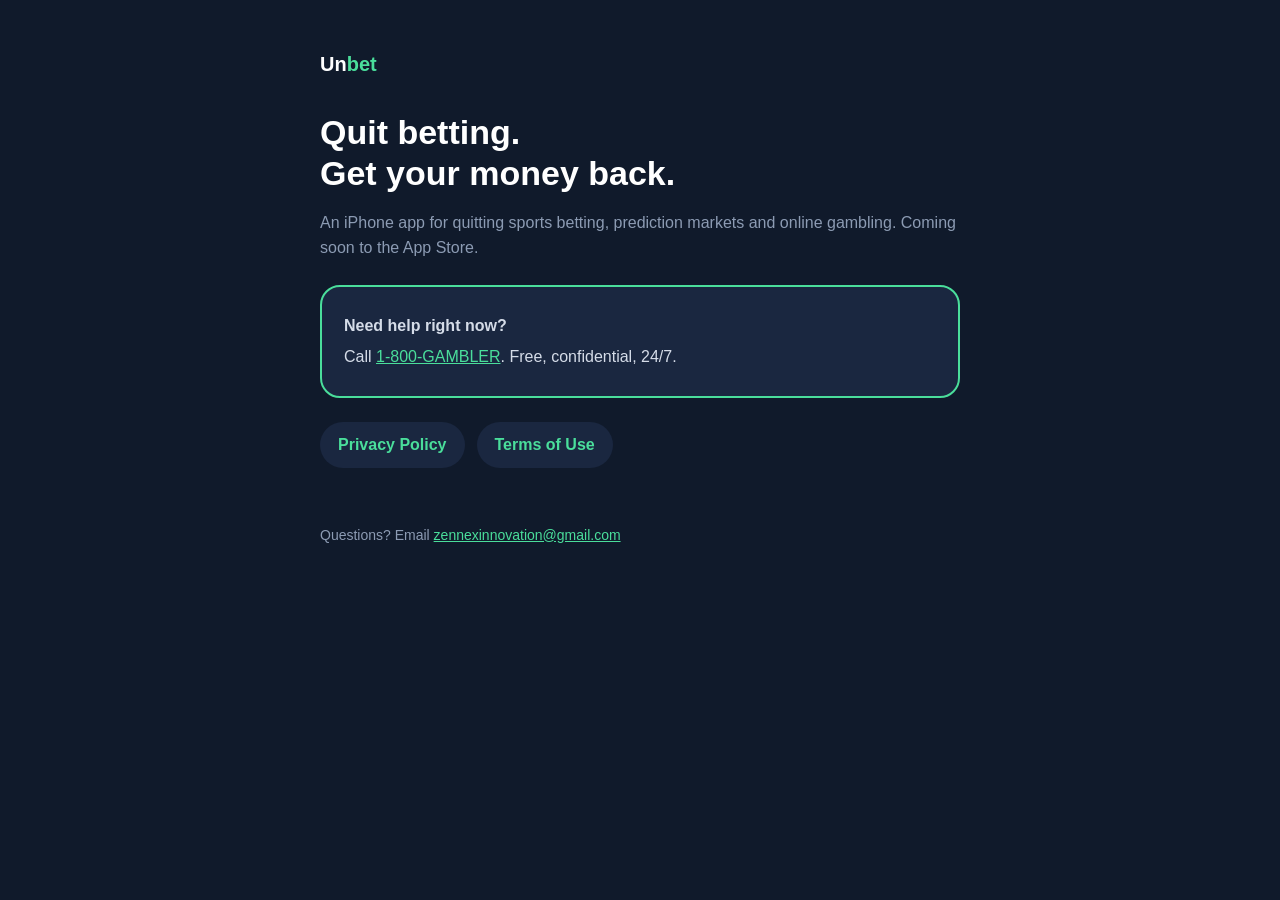
==== index.html @ 54be4bcb "Unbet site: home, privacy, terms" ====
<!doctype html>
<html lang="en">
<head>
  <meta charset="utf-8">
  <meta name="viewport" content="width=device-width, initial-scale=1">
  <title>Unbet</title>
  <meta name="description" content="Quit betting. Get your money back.">
  <link rel="stylesheet" href="style.css">
</head>
<body>
<main>
  <a class="brand" href="./">Un<span>bet</span></a>
  <h1>Quit betting.<br>Get your money back.</h1>
  <p class="muted">An iPhone app for quitting sports betting, prediction markets and online gambling. Coming soon to the App Store.</p>

  <div class="card help">
    <p><strong>Need help right now?</strong></p>
    <p>Call <a href="tel:18005224700">1-800-GAMBLER</a>. Free, confidential, 24/7.</p>
  </div>

  <nav class="links">
    <a href="privacy.html">Privacy Policy</a>
    <a href="terms.html">Terms of Use</a>
  </nav>

  <footer>Questions? Email <a href="mailto:zennexinnovation@gmail.com">zennexinnovation@gmail.com</a></footer>
</main>
</body>
</html>
---- style.css ----
/* Unbet site: same calm night look as the app */
:root {
  --night: #101A2B;
  --surface: #1A2740;
  --muted: #8C9BB3;
  --money: #4ADE9B;
  --text: #FFFFFF;
}

* { box-sizing: border-box; }

body {
  margin: 0;
  background: var(--night);
  color: var(--text);
  font-family: ui-rounded, "SF Pro Rounded", -apple-system, BlinkMacSystemFont, "Segoe UI", sans-serif;
  line-height: 1.6;
  -webkit-text-size-adjust: 100%;
}

main {
  max-width: 680px;
  margin: 0 auto;
  padding: 48px 20px 64px;
}

a { color: var(--money); }

.brand {
  display: inline-block;
  font-weight: 800;
  font-size: 20px;
  color: var(--text);
  text-decoration: none;
  margin-bottom: 32px;
}
.brand span { color: var(--money); }

h1 { font-size: 34px; line-height: 1.2; margin: 0 0 8px; }
h2 { font-size: 21px; margin: 36px 0 8px; }
p, li { color: #D5DCE8; }
.muted { color: var(--muted); }

.card {
  background: var(--surface);
  border-radius: 20px;
  padding: 20px 22px;
  margin: 24px 0;
}
.card p { margin: 6px 0; }

.help {
  border: 2px solid var(--money);
}

nav.links { display: flex; flex-wrap: wrap; gap: 12px; margin-top: 24px; }
nav.links a {
  background: var(--surface);
  border-radius: 999px;
  padding: 10px 18px;
  text-decoration: none;
  font-weight: 700;
}

footer {
  margin-top: 56px;
  font-size: 14px;
  color: var(--muted);
}
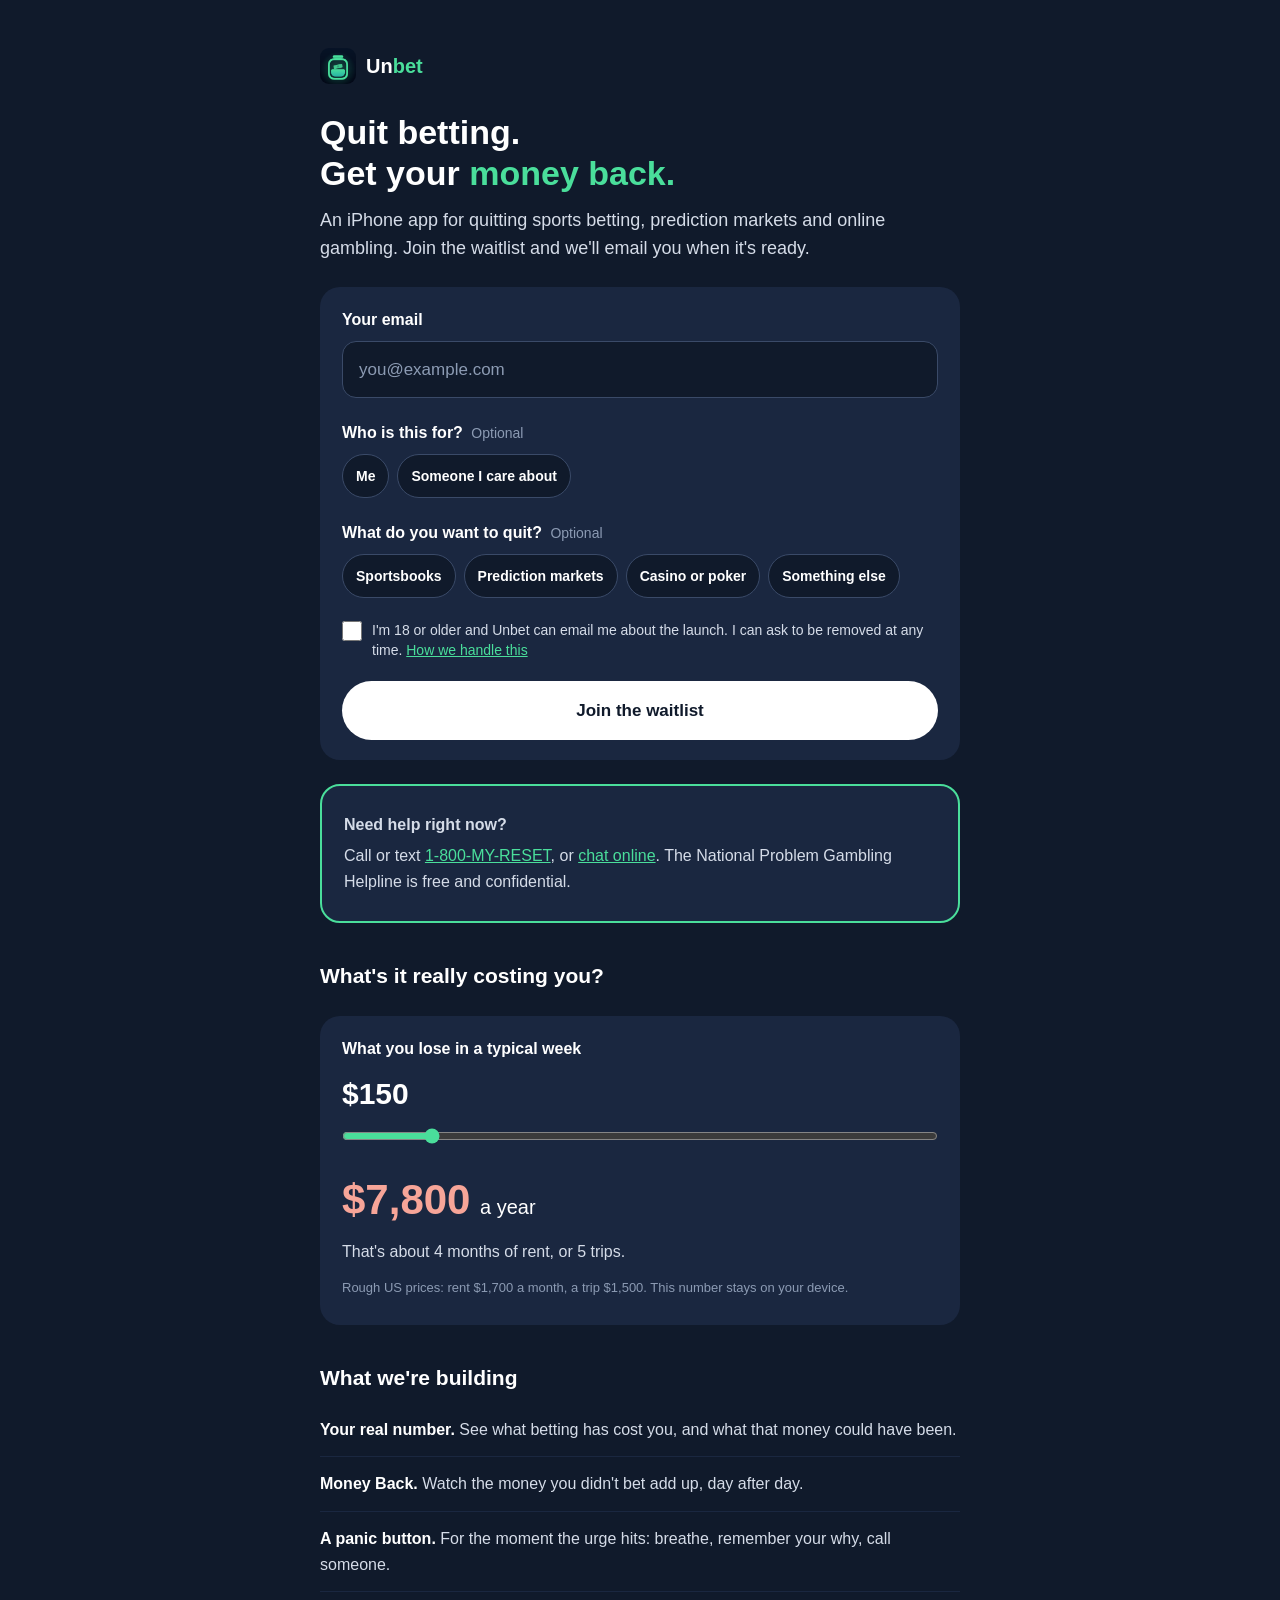
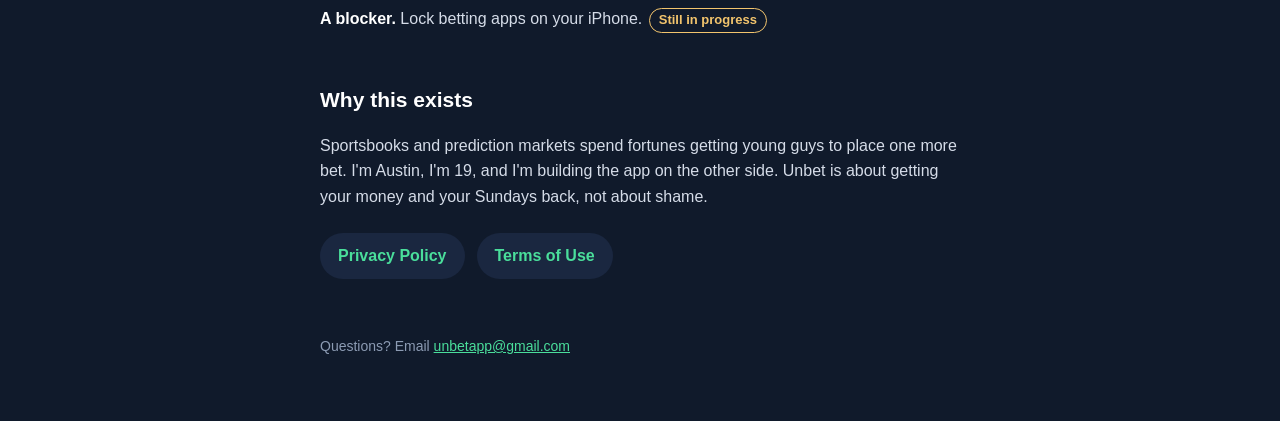
==== commit 8284c89c: "Add waitlist landing page" ====
--- a/index.html
+++ b/index.html
@@ -3,27 +3,106 @@
 <head>
   <meta charset="utf-8">
   <meta name="viewport" content="width=device-width, initial-scale=1">
-  <title>Unbet</title>
-  <meta name="description" content="Quit betting. Get your money back.">
+  <meta http-equiv="Content-Security-Policy" content="default-src 'self'; connect-src https://*.supabase.co; base-uri 'none'; form-action 'none'">
+  <title>Unbet: Quit betting. Get your money back.</title>
+  <meta name="description" content="An iPhone app for quitting sports betting, prediction markets and online gambling. Join the waitlist.">
+  <meta property="og:title" content="Unbet: Quit betting. Get your money back.">
+  <meta property="og:description" content="An iPhone app for quitting sports betting, prediction markets and online gambling. Join the waitlist.">
+  <meta property="og:image" content="https://austinren-cloud.github.io/unbet-site/icon.png">
+  <link rel="icon" href="icon.png">
+  <link rel="apple-touch-icon" href="icon.png">
   <link rel="stylesheet" href="style.css">
 </head>
 <body>
 <main>
-  <a class="brand" href="./">Un<span>bet</span></a>
-  <h1>Quit betting.<br>Get your money back.</h1>
-  <p class="muted">An iPhone app for quitting sports betting, prediction markets and online gambling. Coming soon to the App Store.</p>
+  <a class="brand brand-logo" href="./"><img src="icon.png" alt="" width="36" height="36">Un<span>bet</span></a>
+  <h1>Quit betting.<br>Get your <em>money back.</em></h1>
+  <p class="lead">An iPhone app for quitting sports betting, prediction markets and online gambling. Join the waitlist and we'll email you when it's ready.</p>
 
-  <div class="card help">
+  <section class="card signup" id="signup">
+    <form id="waitlist-form" novalidate>
+      <label class="field-label" for="email">Your email</label>
+      <input id="email" name="email" type="email" autocomplete="email" inputmode="email" maxlength="254" placeholder="you@example.com" required>
+
+      <!-- A trap for spam bots: people never see this field, and bots tend to fill it in -->
+      <div class="trap" aria-hidden="true">
+        <label for="website">Leave this empty</label>
+        <input id="website" name="website" type="text" tabindex="-1" autocomplete="off">
+      </div>
+
+      <fieldset>
+        <legend>Who is this for? <span>Optional</span></legend>
+        <div class="chips">
+          <label class="chip"><input type="radio" name="signing_up_for" value="me"><span>Me</span></label>
+          <label class="chip"><input type="radio" name="signing_up_for" value="someone_else"><span>Someone I care about</span></label>
+        </div>
+      </fieldset>
+
+      <fieldset>
+        <legend>What do you want to quit? <span>Optional</span></legend>
+        <div class="chips">
+          <label class="chip"><input type="checkbox" name="betting_types" value="sportsbooks"><span>Sportsbooks</span></label>
+          <label class="chip"><input type="checkbox" name="betting_types" value="prediction_markets"><span>Prediction markets</span></label>
+          <label class="chip"><input type="checkbox" name="betting_types" value="casino_poker"><span>Casino or poker</span></label>
+          <label class="chip"><input type="checkbox" name="betting_types" value="other"><span>Something else</span></label>
+        </div>
+      </fieldset>
+
+      <label class="consent">
+        <input id="consent" type="checkbox" required>
+        <span>I'm 18 or older and Unbet can email me about the launch. I can ask to be removed at any time. <a href="privacy.html#waitlist">How we handle this</a></span>
+      </label>
+
+      <button id="submit" type="submit">Join the waitlist</button>
+      <p class="form-message" id="form-message" role="alert"></p>
+    </form>
+
+    <div class="success" id="success" tabindex="-1" hidden>
+      <h2>You're on the list.</h2>
+      <p>We'll email you when Unbet is ready. You don't have to wait until then to get support: the helpline below is free, any time.</p>
+    </div>
+  </section>
+
+  <section class="card help">
     <p><strong>Need help right now?</strong></p>
-    <p>Call <a href="tel:18005224700">1-800-GAMBLER</a>. Free, confidential, 24/7.</p>
-  </div>
+    <p>Call or text <a href="tel:18006973738">1-800-MY-RESET</a>, or <a href="https://www.ncpgambling.org/help-treatment/chat/" rel="noopener">chat online</a>. The National Problem Gambling Helpline is free and confidential.</p>
+  </section>
+
+  <section>
+    <h2>What's it really costing you?</h2>
+    <div class="card calculator">
+      <label class="field-label" for="weekly">What you lose in a typical week</label>
+      <output class="weekly-value" id="weekly-value" for="weekly">$150</output>
+      <input id="weekly" type="range" min="10" max="1000" step="10" value="150">
+      <p class="year-total"><strong id="year-value">$7,800</strong> a year</p>
+      <p id="could-buy">That's about 4 months of rent, or 5 trips.</p>
+      <p class="fine">Rough US prices: rent $1,700 a month, a trip $1,500. This number stays on your device.</p>
+    </div>
+  </section>
+
+  <section>
+    <h2>What we're building</h2>
+    <ul class="features">
+      <li><strong>Your real number.</strong> See what betting has cost you, and what that money could have been.</li>
+      <li><strong>Money Back.</strong> Watch the money you didn't bet add up, day after day.</li>
+      <li><strong>A panic button.</strong> For the moment the urge hits: breathe, remember your why, call someone.</li>
+      <li><strong>A blocker.</strong> Lock betting apps on your iPhone. <span class="status">Still in progress</span></li>
+    </ul>
+  </section>
+
+  <section class="founder">
+    <h2>Why this exists</h2>
+    <p>Sportsbooks and prediction markets spend fortunes getting young guys to place one more bet. I'm Austin, I'm 19, and I'm building the app on the other side. Unbet is about getting your money and your Sundays back, not about shame.</p>
+  </section>
 
   <nav class="links">
     <a href="privacy.html">Privacy Policy</a>
     <a href="terms.html">Terms of Use</a>
   </nav>
 
-  <footer>Questions? Email <a href="mailto:zennexinnovation@gmail.com">zennexinnovation@gmail.com</a></footer>
+  <footer>Questions? Email <a href="mailto:unbetapp@gmail.com">unbetapp@gmail.com</a></footer>
 </main>
+<script src="config.js"></script>
+<script src="waitlist.js"></script>
 </body>
 </html>
--- a/style.css
+++ b/style.css
@@ -67,3 +67,114 @@
   font-size: 14px;
   color: var(--muted);
 }
+
+/* Waitlist landing page */
+@media (max-width: 420px) {
+  h1 { font-size: 30px; }
+  .signup { padding: 20px 18px; }
+}
+legend { padding: 0; }
+.brand-logo { display: inline-flex; align-items: center; margin-bottom: 28px; }
+.brand-logo img { border-radius: 9px; margin-right: 10px; }
+
+h1 em { color: var(--money); font-style: normal; }
+.lead { font-size: 18px; margin: 12px 0 0; }
+
+.field-label, legend { display: block; font-weight: 700; color: var(--text); margin-bottom: 8px; }
+legend span { color: var(--muted); font-weight: 500; font-size: 14px; margin-left: 4px; }
+
+input[type="email"] {
+  width: 100%;
+  padding: 14px 16px;
+  font: inherit;
+  font-size: 17px; /* 16px or more stops iPhones zooming in on tap */
+  color: var(--text);
+  background: var(--night);
+  border: 1.5px solid #3A4A68;
+  border-radius: 14px;
+}
+input[type="email"]::placeholder { color: var(--muted); }
+
+input:focus-visible, button:focus-visible, a:focus-visible {
+  outline: 3px solid var(--money);
+  outline-offset: 2px;
+}
+
+/* Spam trap: moved off screen so people never see it */
+.trap { position: absolute; left: -9999px; }
+
+fieldset { border: 0; margin: 22px 0 0; padding: 0; }
+.chips { display: flex; flex-wrap: wrap; gap: 8px; }
+.chip { cursor: pointer; }
+.chip input { position: absolute; opacity: 0; }
+.chip span {
+  display: block;
+  padding: 10px 13px;
+  border-radius: 999px;
+  background: var(--night);
+  border: 1.5px solid #3A4A68;
+  color: var(--text);
+  font-size: 14px;
+  font-weight: 600;
+}
+.chip input:checked + span {
+  background: var(--money);
+  border-color: var(--money);
+  color: var(--night);
+}
+.chip input:focus-visible + span { outline: 3px solid var(--money); outline-offset: 2px; }
+
+.consent {
+  display: flex;
+  gap: 10px;
+  align-items: flex-start;
+  margin-top: 22px;
+  font-size: 14px;
+  line-height: 1.45;
+  color: #D5DCE8;
+  cursor: pointer;
+}
+.consent input { width: 20px; height: 20px; flex: none; margin: 1px 0 0; accent-color: var(--money); }
+
+button {
+  width: 100%;
+  margin-top: 20px;
+  padding: 16px;
+  font: inherit;
+  font-size: 17px;
+  font-weight: 800;
+  color: var(--night);
+  background: #FFFFFF;
+  border: 0;
+  border-radius: 999px;
+  cursor: pointer;
+}
+button:disabled { opacity: 0.6; cursor: default; }
+
+.form-message { color: #F7A598; font-weight: 600; margin: 12px 0 0; }
+.form-message:empty { display: none; }
+
+.success h2 { margin: 0 0 8px; color: var(--money); }
+.success:focus { outline: none; }
+[hidden] { display: none !important; }
+
+.weekly-value { display: block; font-size: 30px; font-weight: 800; color: var(--text); }
+input[type="range"] { width: 100%; margin: 10px 0 16px; accent-color: var(--money); }
+.year-total { font-size: 20px; color: var(--text); }
+.year-total strong { font-size: 42px; font-weight: 800; color: #F7A598; margin-right: 4px; }
+.fine { font-size: 13px; color: var(--muted); margin-top: 14px !important; }
+
+.features { list-style: none; margin: 0; padding: 0; }
+.features li { padding: 14px 0; border-bottom: 1px solid var(--surface); }
+.features li:last-child { border-bottom: 0; }
+.features strong { color: var(--text); }
+.status {
+  display: inline-block;
+  margin-left: 2px;
+  padding: 1px 9px;
+  font-size: 13px;
+  font-weight: 700;
+  color: #F2C46D;
+  border: 1px solid #F2C46D;
+  border-radius: 999px;
+}
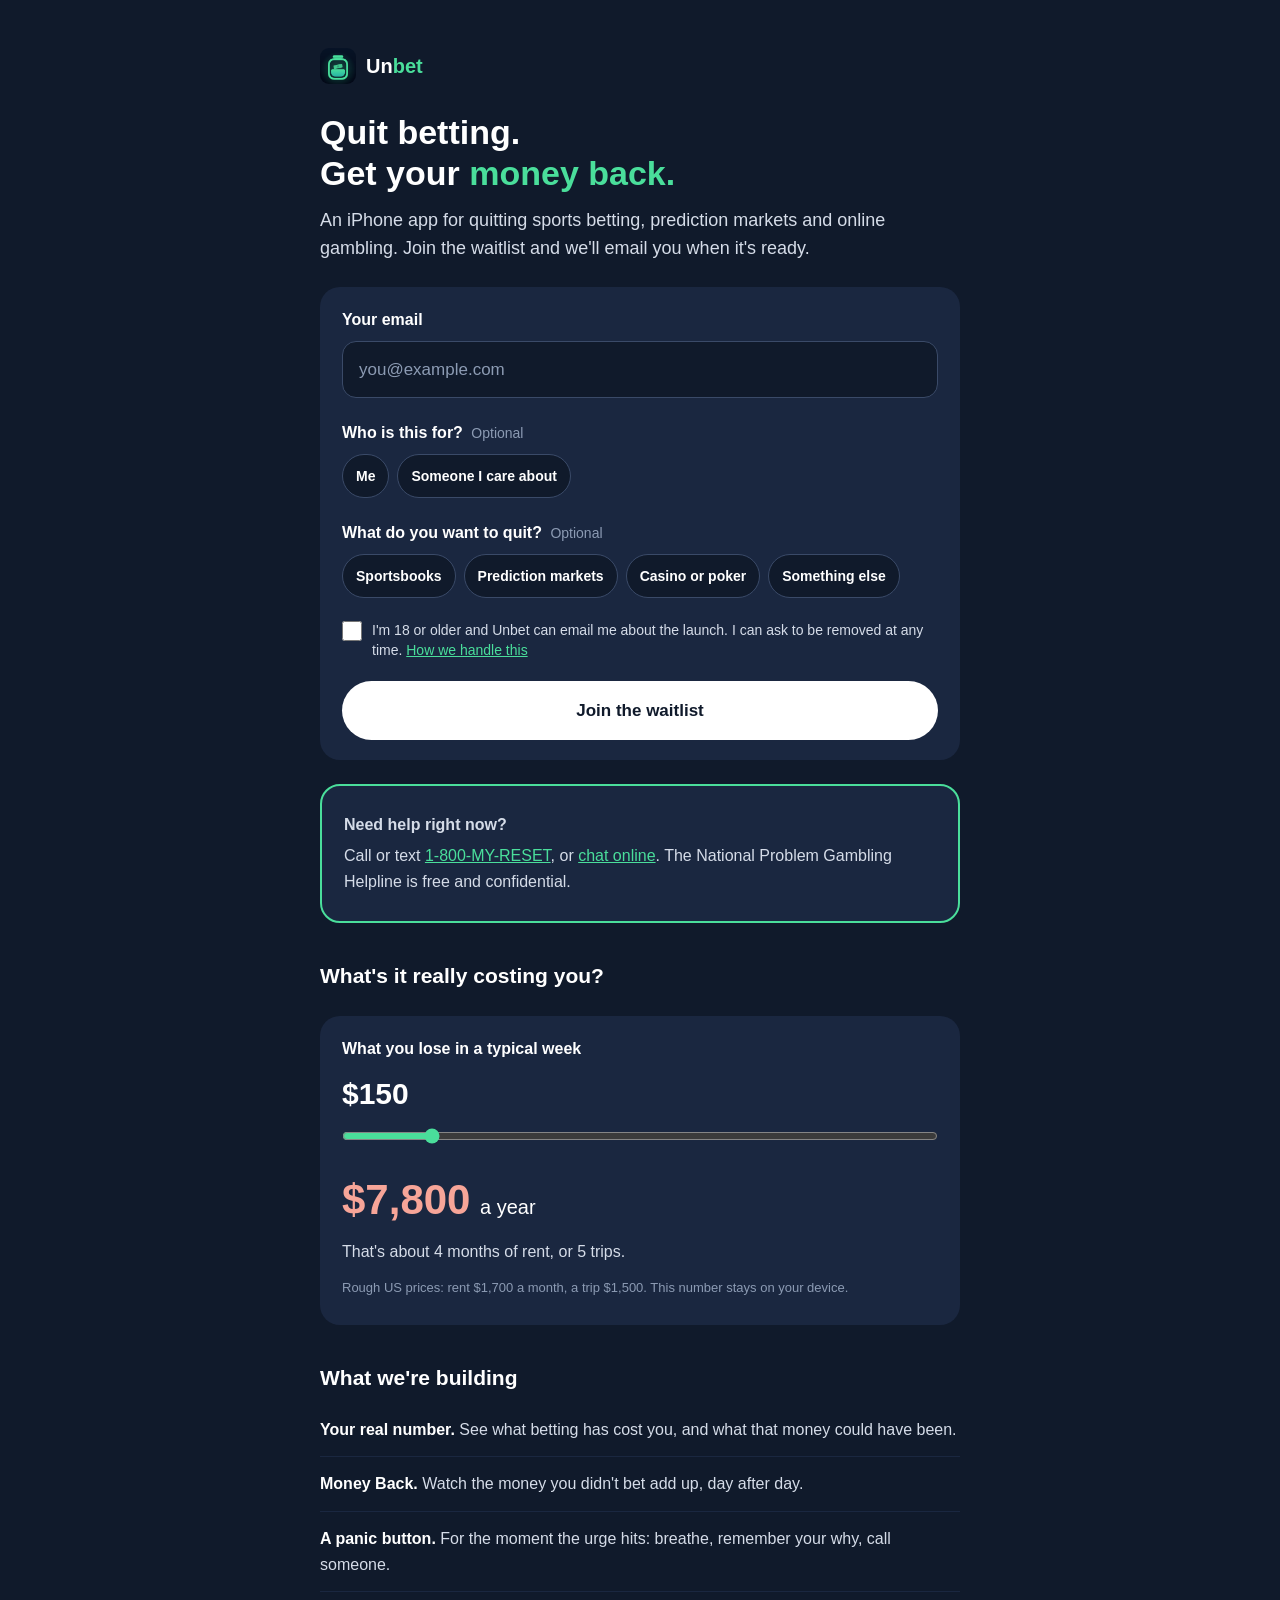
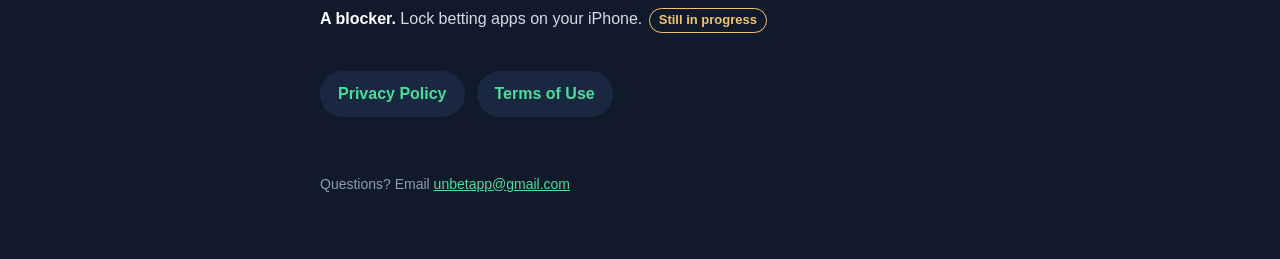
==== commit 6ff0fc6c: "Remove founder section" ====
--- a/index.html
+++ b/index.html
@@ -90,11 +90,6 @@
     </ul>
   </section>
 
-  <section class="founder">
-    <h2>Why this exists</h2>
-    <p>Sportsbooks and prediction markets spend fortunes getting young guys to place one more bet. I'm Austin, I'm 19, and I'm building the app on the other side. Unbet is about getting your money and your Sundays back, not about shame.</p>
-  </section>
-
   <nav class="links">
     <a href="privacy.html">Privacy Policy</a>
     <a href="terms.html">Terms of Use</a>
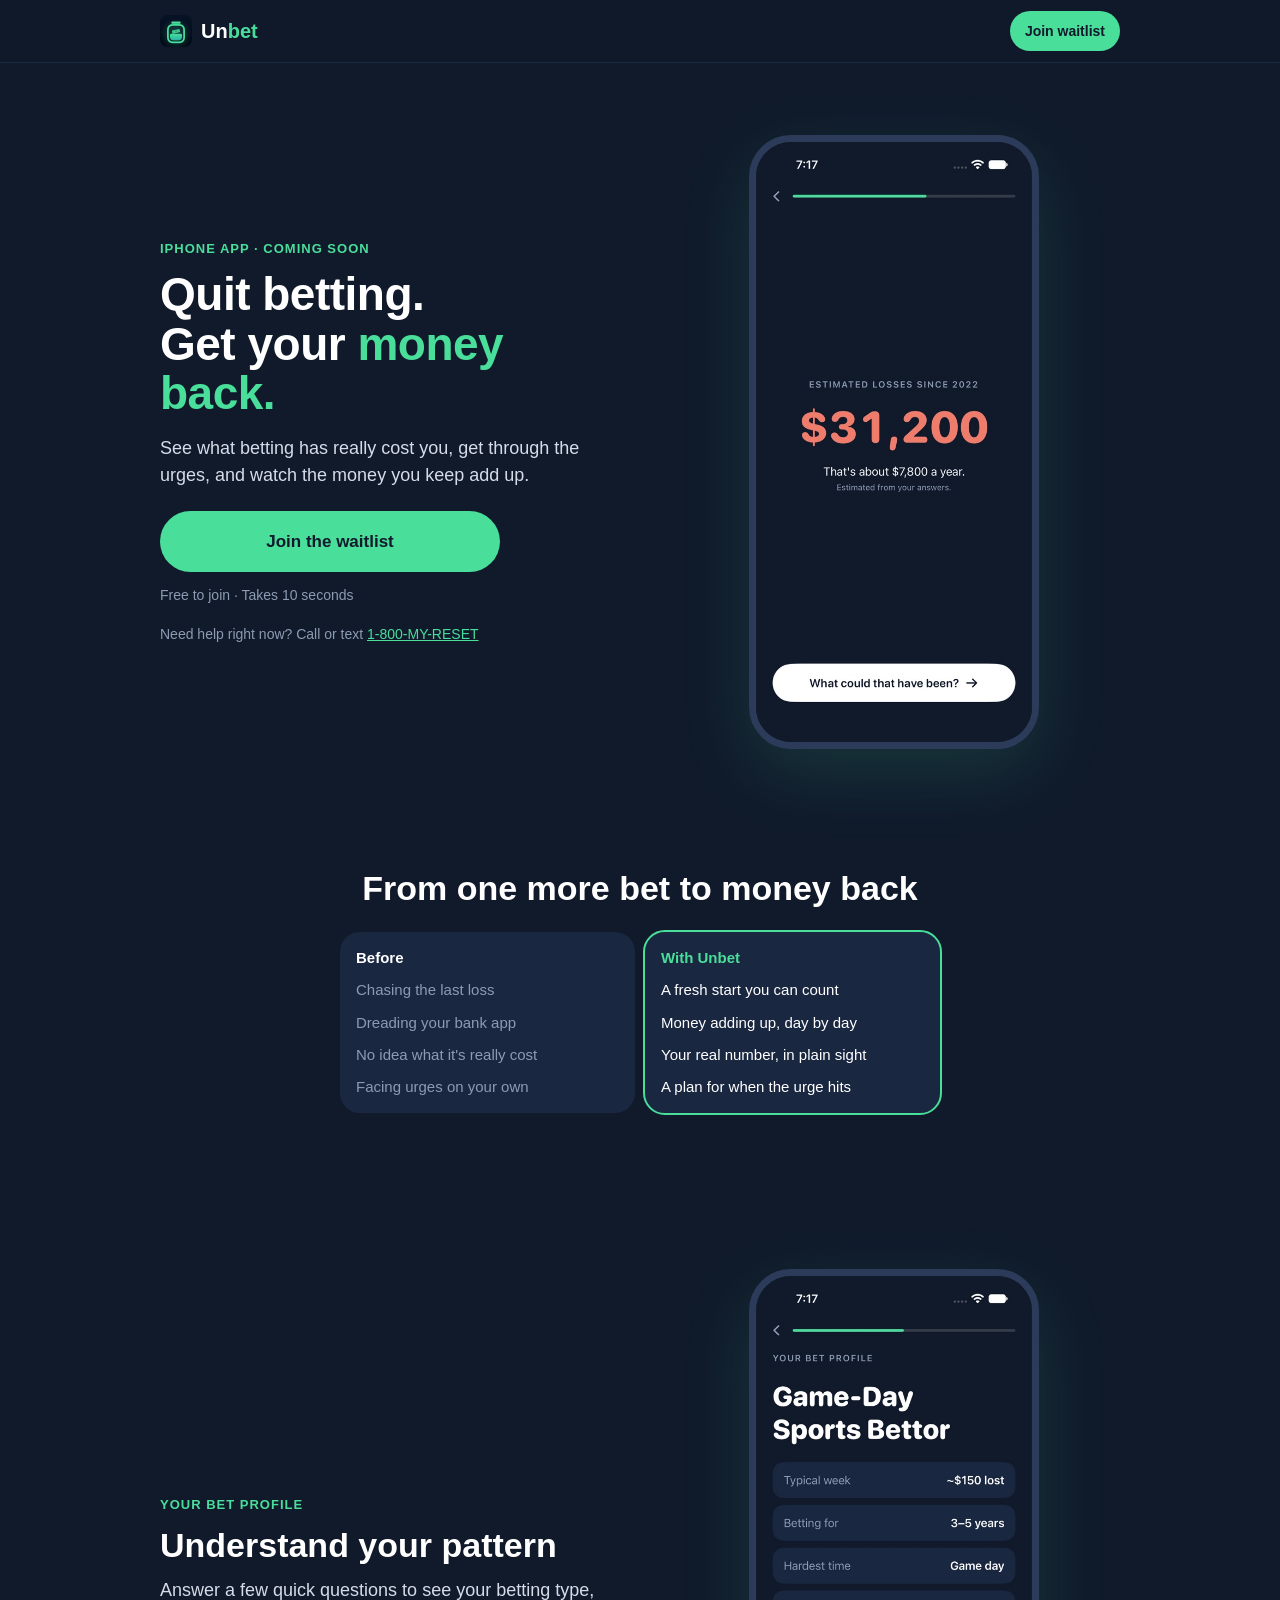
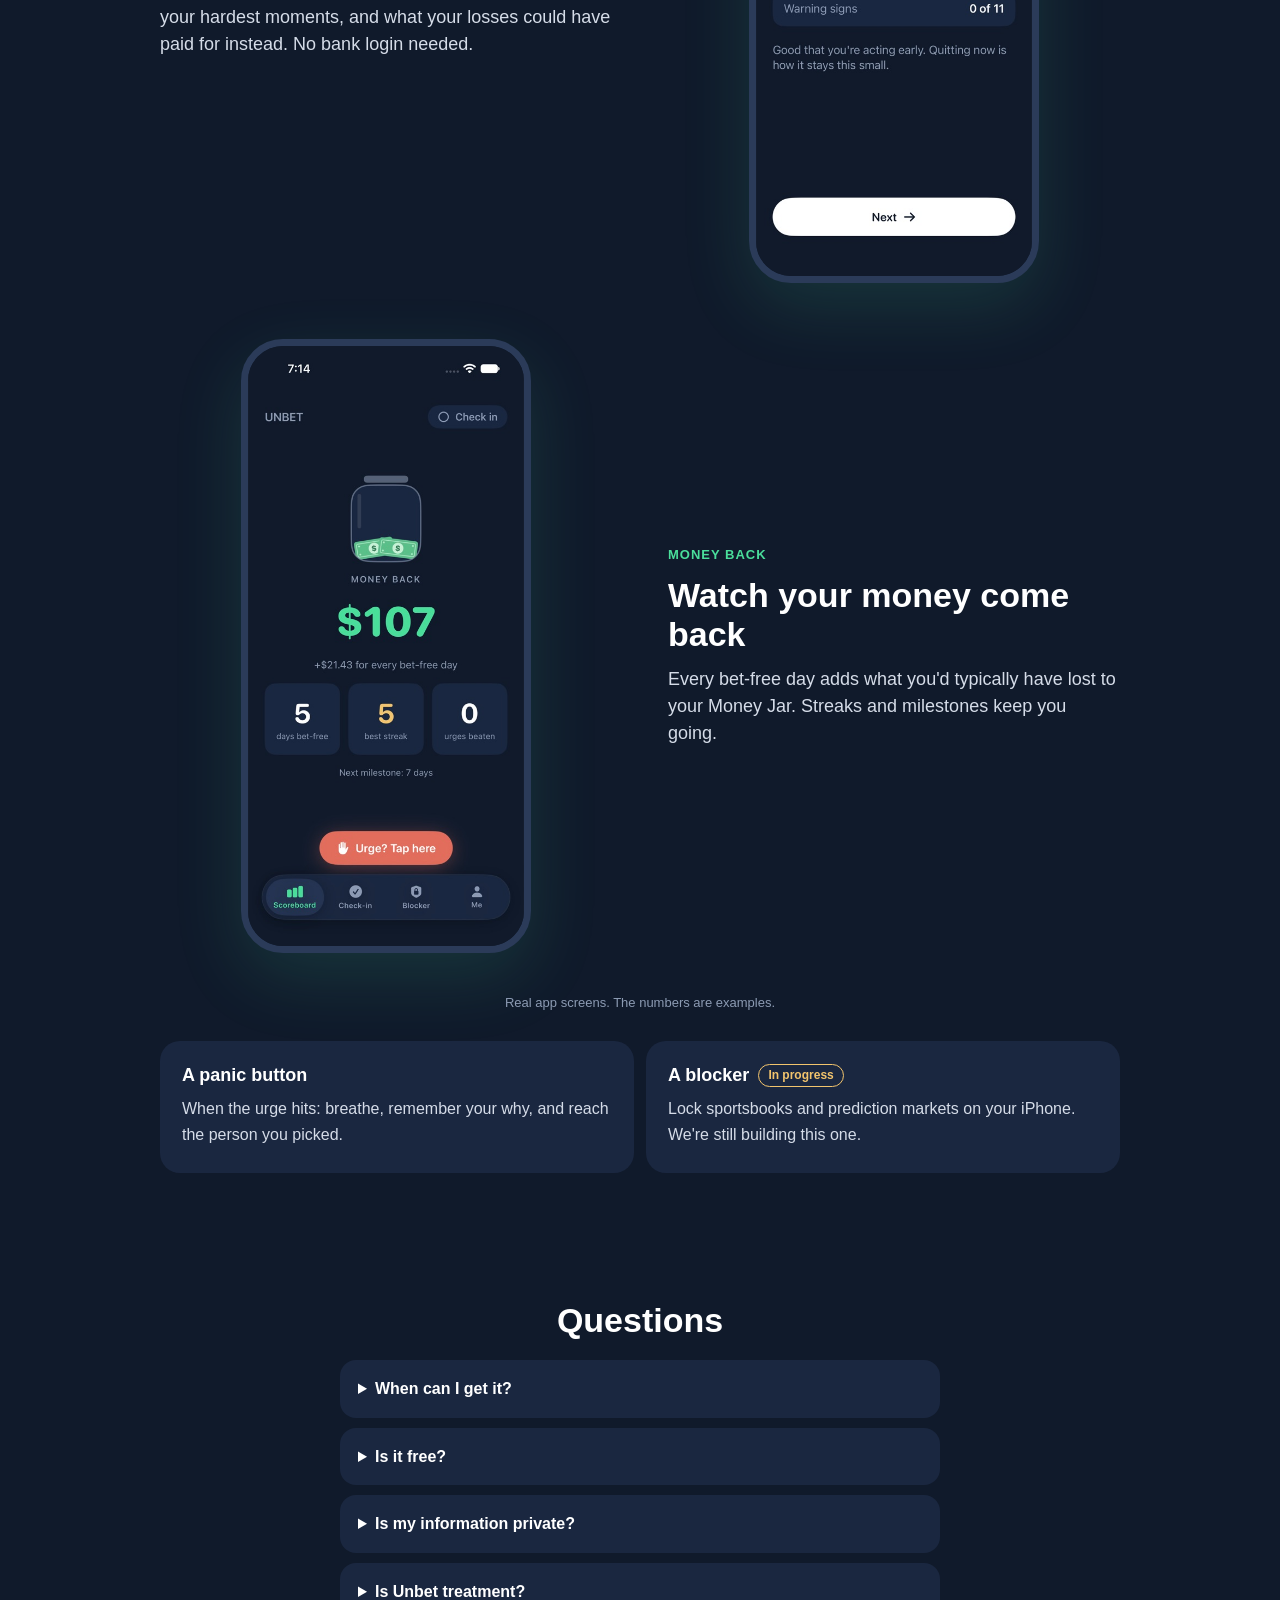
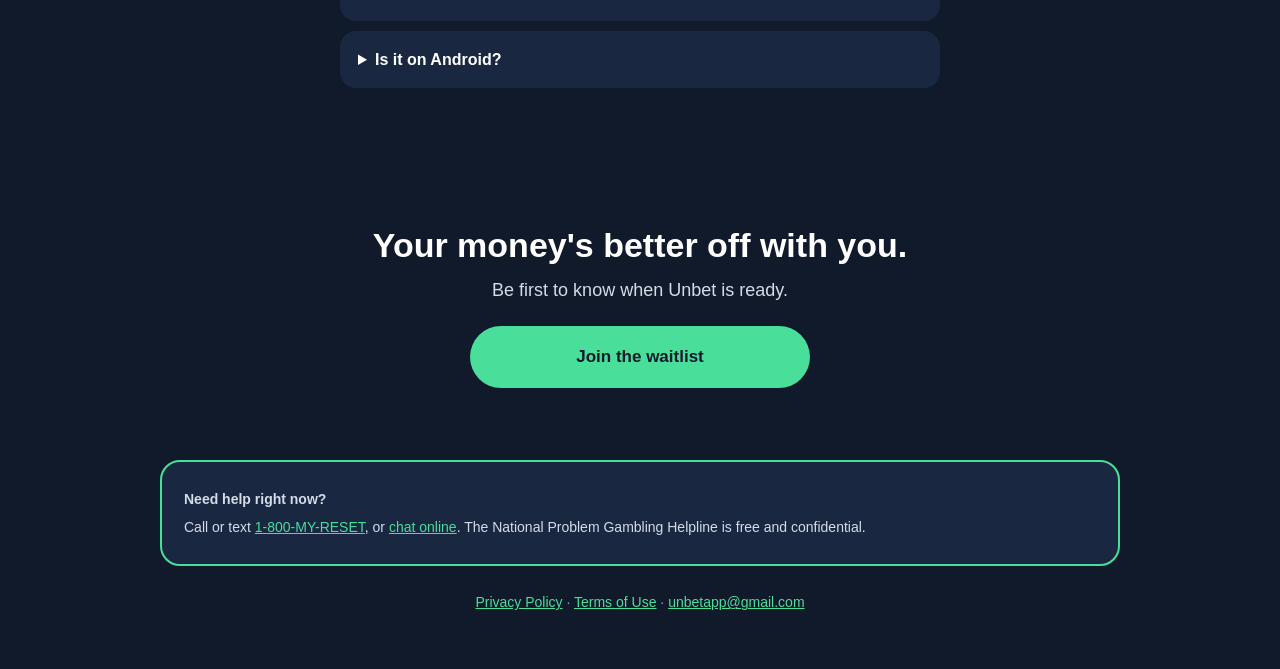
==== commit 21c254a7: "Redesign waitlist page with app screenshots" ====
--- a/index.html
+++ b/index.html
@@ -11,93 +11,169 @@
   <meta property="og:image" content="https://austinren-cloud.github.io/unbet-site/icon.png">
   <link rel="icon" href="icon.png">
   <link rel="apple-touch-icon" href="icon.png">
-  <link rel="stylesheet" href="style.css">
+  <link rel="stylesheet" href="style.css?v=4">
 </head>
-<body>
+<body class="landing">
+
+<header class="topbar">
+  <div class="wrap topbar-inner">
+    <a class="brand brand-logo" href="./"><img src="icon.png" alt="" width="32" height="32">Un<span>bet</span></a>
+    <button class="btn btn-small" type="button" data-join>Join waitlist</button>
+  </div>
+</header>
+
 <main>
-  <a class="brand brand-logo" href="./"><img src="icon.png" alt="" width="36" height="36">Un<span>bet</span></a>
-  <h1>Quit betting.<br>Get your <em>money back.</em></h1>
-  <p class="lead">An iPhone app for quitting sports betting, prediction markets and online gambling. Join the waitlist and we'll email you when it's ready.</p>
-
-  <section class="card signup" id="signup">
-    <form id="waitlist-form" novalidate>
-      <label class="field-label" for="email">Your email</label>
-      <input id="email" name="email" type="email" autocomplete="email" inputmode="email" maxlength="254" placeholder="you@example.com" required>
-
-      <!-- A trap for spam bots: people never see this field, and bots tend to fill it in -->
-      <div class="trap" aria-hidden="true">
-        <label for="website">Leave this empty</label>
-        <input id="website" name="website" type="text" tabindex="-1" autocomplete="off">
+  <section class="hero">
+    <div class="wrap split">
+      <div>
+        <p class="eyebrow">iPhone app · Coming soon</p>
+        <h1>Quit betting.<br>Get your <em>money back.</em></h1>
+        <p class="lead">See what betting has really cost you, get through the urges, and watch the money you keep add up.</p>
+        <button class="btn btn-large" type="button" id="hero-join" data-join>Join the waitlist</button>
+        <p class="micro">Free to join · Takes 10 seconds</p>
+        <p class="hero-help">Need help right now? Call or text <a href="tel:18006973738">1-800-MY-RESET</a></p>
       </div>
-
-      <fieldset>
-        <legend>Who is this for? <span>Optional</span></legend>
-        <div class="chips">
-          <label class="chip"><input type="radio" name="signing_up_for" value="me"><span>Me</span></label>
-          <label class="chip"><input type="radio" name="signing_up_for" value="someone_else"><span>Someone I care about</span></label>
-        </div>
-      </fieldset>
-
-      <fieldset>
-        <legend>What do you want to quit? <span>Optional</span></legend>
-        <div class="chips">
-          <label class="chip"><input type="checkbox" name="betting_types" value="sportsbooks"><span>Sportsbooks</span></label>
-          <label class="chip"><input type="checkbox" name="betting_types" value="prediction_markets"><span>Prediction markets</span></label>
-          <label class="chip"><input type="checkbox" name="betting_types" value="casino_poker"><span>Casino or poker</span></label>
-          <label class="chip"><input type="checkbox" name="betting_types" value="other"><span>Something else</span></label>
-        </div>
-      </fieldset>
-
-      <label class="consent">
-        <input id="consent" type="checkbox" required>
-        <span>I'm 18 or older and Unbet can email me about the launch. I can ask to be removed at any time. <a href="privacy.html#waitlist">How we handle this</a></span>
-      </label>
-
-      <button id="submit" type="submit">Join the waitlist</button>
-      <p class="form-message" id="form-message" role="alert"></p>
-    </form>
-
-    <div class="success" id="success" tabindex="-1" hidden>
-      <h2>You're on the list.</h2>
-      <p>We'll email you when Unbet is ready. You don't have to wait until then to get support: the helpline below is free, any time.</p>
+      <div class="phone"><img src="screens/reveal.jpg" alt="Unbet showing estimated losses of $31,200 since 2022, about $7,800 a year" width="507" height="1100"></div>
     </div>
   </section>
 
-  <section class="card help">
-    <p><strong>Need help right now?</strong></p>
-    <p>Call or text <a href="tel:18006973738">1-800-MY-RESET</a>, or <a href="https://www.ncpgambling.org/help-treatment/chat/" rel="noopener">chat online</a>. The National Problem Gambling Helpline is free and confidential.</p>
-  </section>
-
-  <section>
-    <h2>What's it really costing you?</h2>
-    <div class="card calculator">
-      <label class="field-label" for="weekly">What you lose in a typical week</label>
-      <output class="weekly-value" id="weekly-value" for="weekly">$150</output>
-      <input id="weekly" type="range" min="10" max="1000" step="10" value="150">
-      <p class="year-total"><strong id="year-value">$7,800</strong> a year</p>
-      <p id="could-buy">That's about 4 months of rent, or 5 trips.</p>
-      <p class="fine">Rough US prices: rent $1,700 a month, a trip $1,500. This number stays on your device.</p>
+  <section class="section">
+    <div class="wrap narrow">
+      <h2 class="center">From one more bet to money back</h2>
+      <div class="compare">
+        <div class="compare-col">
+          <p class="compare-head">Before</p>
+          <p>Chasing the last loss</p>
+          <p>Dreading your bank app</p>
+          <p>No idea what it's really cost</p>
+          <p>Facing urges on your own</p>
+        </div>
+        <div class="compare-col compare-after">
+          <p class="compare-head">With Unbet</p>
+          <p>A fresh start you can count</p>
+          <p>Money adding up, day by day</p>
+          <p>Your real number, in plain sight</p>
+          <p>A plan for when the urge hits</p>
+        </div>
+      </div>
     </div>
   </section>
 
-  <section>
-    <h2>What we're building</h2>
-    <ul class="features">
-      <li><strong>Your real number.</strong> See what betting has cost you, and what that money could have been.</li>
-      <li><strong>Money Back.</strong> Watch the money you didn't bet add up, day after day.</li>
-      <li><strong>A panic button.</strong> For the moment the urge hits: breathe, remember your why, call someone.</li>
-      <li><strong>A blocker.</strong> Lock betting apps on your iPhone. <span class="status">Still in progress</span></li>
-    </ul>
+  <section class="section">
+    <div class="wrap">
+      <div class="split feature">
+        <div>
+          <p class="eyebrow">Your bet profile</p>
+          <h2>Understand your pattern</h2>
+          <p class="lead">Answer a few quick questions to see your betting type, your hardest moments, and what your losses could have paid for instead. No bank login needed.</p>
+        </div>
+        <div class="phone"><img src="screens/profile.jpg" alt="A bet profile showing a typical week, years betting and hardest time" width="507" height="1100" loading="lazy"></div>
+      </div>
+
+      <div class="split feature feature-flip">
+        <div>
+          <p class="eyebrow">Money Back</p>
+          <h2>Watch your money come back</h2>
+          <p class="lead">Every bet-free day adds what you'd typically have lost to your Money Jar. Streaks and milestones keep you going.</p>
+        </div>
+        <div class="phone"><img src="screens/home.jpg" alt="The Money Back jar showing $107 kept, with days bet-free and best streak" width="507" height="1100" loading="lazy"></div>
+      </div>
+
+      <p class="fine center">Real app screens. The numbers are examples.</p>
+
+      <div class="cards">
+        <div class="card">
+          <h3>A panic button</h3>
+          <p>When the urge hits: breathe, remember your why, and reach the person you picked.</p>
+        </div>
+        <div class="card">
+          <h3>A blocker <span class="status">In progress</span></h3>
+          <p>Lock sportsbooks and prediction markets on your iPhone. We're still building this one.</p>
+        </div>
+      </div>
+    </div>
   </section>
 
-  <nav class="links">
-    <a href="privacy.html">Privacy Policy</a>
-    <a href="terms.html">Terms of Use</a>
-  </nav>
+  <section class="section">
+    <div class="wrap narrow">
+      <h2 class="center">Questions</h2>
+      <div class="faq">
+        <details>
+          <summary>When can I get it?</summary>
+          <p>We don't have a date yet, because we're still finishing the app and going through Apple's approval. Join the waitlist and we'll email you when it's ready.</p>
+        </details>
+        <details>
+          <summary>Is it free?</summary>
+          <p>The waitlist is free. The app will have a free version and a paid plan, Unbet+, which includes the panic button and blocker. Crisis help is always free.</p>
+        </details>
+        <details>
+          <summary>Is my information private?</summary>
+          <p>What you enter in the app stays on your iPhone. For the waitlist, we keep your email and use it only for launch news. <a href="privacy.html#waitlist">Read how we handle it</a>.</p>
+        </details>
+        <details>
+          <summary>Is Unbet treatment?</summary>
+          <p>No. Unbet is a self-help tool, not medical care or a crisis service. For confidential support, call or text <a href="tel:18006973738">1-800-MY-RESET</a>.</p>
+        </details>
+        <details>
+          <summary>Is it on Android?</summary>
+          <p>Not yet. We're starting with iPhone.</p>
+        </details>
+      </div>
+    </div>
+  </section>
 
-  <footer>Questions? Email <a href="mailto:unbetapp@gmail.com">unbetapp@gmail.com</a></footer>
+  <section class="section final">
+    <div class="wrap narrow center">
+      <h2>Your money's better off with you.</h2>
+      <p class="lead">Be first to know when Unbet is ready.</p>
+      <button class="btn btn-large" type="button" data-join>Join the waitlist</button>
+    </div>
+  </section>
 </main>
+
+<footer class="site-footer">
+  <div class="wrap">
+    <div class="card help">
+      <p><strong>Need help right now?</strong></p>
+      <p>Call or text <a href="tel:18006973738">1-800-MY-RESET</a>, or <a href="https://www.ncpgambling.org/help-treatment/chat/" rel="noopener">chat online</a>. The National Problem Gambling Helpline is free and confidential.</p>
+    </div>
+    <p class="footer-links"><a href="privacy.html">Privacy Policy</a> · <a href="terms.html">Terms of Use</a> · <a href="mailto:unbetapp@gmail.com">unbetapp@gmail.com</a></p>
+  </div>
+</footer>
+
+<div class="sticky-cta" id="sticky-cta">
+  <button class="btn btn-large" type="button" data-join>Join the waitlist</button>
+</div>
+
+<dialog id="join-dialog" aria-labelledby="join-title">
+  <button class="dialog-close" type="button" id="dialog-close" aria-label="Close">×</button>
+
+  <form id="waitlist-form" novalidate>
+    <h2 id="join-title">Join the waitlist</h2>
+    <p class="dialog-sub">We'll email you when Unbet is ready.</p>
+    <label class="visually-hidden" for="email">Your email</label>
+    <input id="email" name="email" type="email" autocomplete="email" inputmode="email" autocapitalize="off" spellcheck="false" maxlength="254" placeholder="you@example.com" required>
+
+    <!-- A trap for spam bots: people never see this field, and bots tend to fill it in -->
+    <div class="trap" aria-hidden="true">
+      <label for="website">Leave this empty</label>
+      <input id="website" name="website" type="text" tabindex="-1" autocomplete="off">
+    </div>
+
+    <button class="btn btn-large" id="submit" type="submit">Join the waitlist</button>
+    <p class="form-message" id="form-message" role="alert"></p>
+    <p class="fine">By joining, you confirm you're 18 or older and agree to launch emails from Unbet. You can ask to be removed at any time. <a href="privacy.html#waitlist">Privacy</a></p>
+  </form>
+
+  <div id="success" tabindex="-1" hidden>
+    <h2 class="success-title">You're on the list.</h2>
+    <p>We'll email you when Unbet is ready.</p>
+    <p>You don't have to wait to get support: <a href="tel:18006973738">1-800-MY-RESET</a> is free and confidential.</p>
+    <button class="btn btn-large" type="button" id="success-done">Done</button>
+  </div>
+</dialog>
+
 <script src="config.js"></script>
-<script src="waitlist.js"></script>
+<script src="waitlist.js?v=2"></script>
 </body>
 </html>
--- a/style.css
+++ b/style.css
@@ -69,112 +69,195 @@
 }
 
 /* Waitlist landing page */
-@media (max-width: 420px) {
-  h1 { font-size: 30px; }
-  .signup { padding: 20px 18px; }
-}
-legend { padding: 0; }
-.brand-logo { display: inline-flex; align-items: center; margin-bottom: 28px; }
-.brand-logo img { border-radius: 9px; margin-right: 10px; }
-
-h1 em { color: var(--money); font-style: normal; }
-.lead { font-size: 18px; margin: 12px 0 0; }
-
-.field-label, legend { display: block; font-weight: 700; color: var(--text); margin-bottom: 8px; }
-legend span { color: var(--muted); font-weight: 500; font-size: 14px; margin-left: 4px; }
-
-input[type="email"] {
-  width: 100%;
-  padding: 14px 16px;
+.landing { color-scheme: dark; }
+.landing main { max-width: none; margin: 0; padding: 0; }
+.wrap { max-width: 1000px; margin: 0 auto; padding: 0 20px; }
+.narrow { max-width: 640px; }
+.center { text-align: center; }
+[hidden] { display: none !important; }
+
+.landing h1 { font-size: clamp(34px, 4.4vw, 46px); line-height: 1.08; letter-spacing: -0.5px; margin: 0 0 16px; }
+.landing h1 em { color: var(--money); font-style: normal; }
+.landing h2 { font-size: clamp(26px, 4vw, 34px); line-height: 1.15; margin: 0 0 12px; }
+.landing h3 { font-size: 18px; margin: 0 0 6px; }
+.lead { font-size: 18px; line-height: 1.5; margin: 0 0 22px; }
+.eyebrow { color: var(--money); font-size: 13px; font-weight: 800; letter-spacing: 1px; text-transform: uppercase; margin: 0 0 10px; }
+.micro { color: var(--muted); font-size: 14px; margin: 12px 0 0; }
+.fine { color: var(--muted); font-size: 13px; line-height: 1.45; }
+
+/* Top bar */
+.topbar {
+  position: sticky;
+  top: 0;
+  z-index: 10;
+  background: rgba(16, 26, 43, 0.92);
+  backdrop-filter: blur(10px);
+  border-bottom: 1px solid var(--surface);
+}
+.topbar-inner { display: flex; align-items: center; justify-content: space-between; height: 62px; }
+.brand-logo { display: inline-flex; align-items: center; margin: 0; }
+.brand-logo img { border-radius: 8px; margin-right: 9px; }
+
+/* Buttons: money green, so the next step is always obvious */
+.btn {
   font: inherit;
-  font-size: 17px; /* 16px or more stops iPhones zooming in on tap */
-  color: var(--text);
-  background: var(--night);
-  border: 1.5px solid #3A4A68;
-  border-radius: 14px;
-}
-input[type="email"]::placeholder { color: var(--muted); }
-
-input:focus-visible, button:focus-visible, a:focus-visible {
-  outline: 3px solid var(--money);
-  outline-offset: 2px;
-}
-
-/* Spam trap: moved off screen so people never see it */
-.trap { position: absolute; left: -9999px; }
-
-fieldset { border: 0; margin: 22px 0 0; padding: 0; }
-.chips { display: flex; flex-wrap: wrap; gap: 8px; }
-.chip { cursor: pointer; }
-.chip input { position: absolute; opacity: 0; }
-.chip span {
-  display: block;
-  padding: 10px 13px;
-  border-radius: 999px;
-  background: var(--night);
-  border: 1.5px solid #3A4A68;
-  color: var(--text);
-  font-size: 14px;
-  font-weight: 600;
-}
-.chip input:checked + span {
-  background: var(--money);
-  border-color: var(--money);
-  color: var(--night);
-}
-.chip input:focus-visible + span { outline: 3px solid var(--money); outline-offset: 2px; }
-
-.consent {
-  display: flex;
-  gap: 10px;
-  align-items: flex-start;
-  margin-top: 22px;
-  font-size: 14px;
-  line-height: 1.45;
-  color: #D5DCE8;
-  cursor: pointer;
-}
-.consent input { width: 20px; height: 20px; flex: none; margin: 1px 0 0; accent-color: var(--money); }
-
-button {
-  width: 100%;
-  margin-top: 20px;
-  padding: 16px;
-  font: inherit;
-  font-size: 17px;
   font-weight: 800;
   color: var(--night);
-  background: #FFFFFF;
+  background: var(--money);
   border: 0;
   border-radius: 999px;
   cursor: pointer;
-}
-button:disabled { opacity: 0.6; cursor: default; }
-
-.form-message { color: #F7A598; font-weight: 600; margin: 12px 0 0; }
-.form-message:empty { display: none; }
-
-.success h2 { margin: 0 0 8px; color: var(--money); }
-.success:focus { outline: none; }
-[hidden] { display: none !important; }
-
-.weekly-value { display: block; font-size: 30px; font-weight: 800; color: var(--text); }
-input[type="range"] { width: 100%; margin: 10px 0 16px; accent-color: var(--money); }
-.year-total { font-size: 20px; color: var(--text); }
-.year-total strong { font-size: 42px; font-weight: 800; color: #F7A598; margin-right: 4px; }
-.fine { font-size: 13px; color: var(--muted); margin-top: 14px !important; }
-
-.features { list-style: none; margin: 0; padding: 0; }
-.features li { padding: 14px 0; border-bottom: 1px solid var(--surface); }
-.features li:last-child { border-bottom: 0; }
-.features strong { color: var(--text); }
+  transition: transform 0.12s ease, filter 0.12s ease;
+}
+.btn:hover { filter: brightness(1.07); }
+.btn:active { transform: scale(0.98); }
+.btn:disabled { opacity: 0.6; cursor: default; }
+.btn-small { padding: 9px 15px; font-size: 14px; }
+.btn-large { width: 100%; max-width: 340px; padding: 17px 24px; font-size: 17px; }
+.landing input:focus-visible, .btn:focus-visible, .landing a:focus-visible, summary:focus-visible {
+  outline: 3px solid var(--money);
+  outline-offset: 2px;
+}
+
+/* Layout: words next to a phone, stacked on small screens */
+.split { display: grid; gap: 36px; align-items: center; grid-template-columns: 1fr; }
+.hero { padding: 44px 0 40px; }
+.hero-help { color: var(--muted); font-size: 14px; margin: 16px 0 0; }
+.section { padding: 48px 0; }
+
+.phone {
+  width: min(72vw, 290px);
+  margin: 0 auto;
+  border: 7px solid #2B3B59;
+  border-radius: 42px;
+  overflow: hidden;
+  background: var(--night);
+  box-shadow: 0 24px 70px rgba(74, 222, 155, 0.14);
+}
+.phone img { display: block; width: 100%; height: auto; }
+
+.feature { padding: 28px 0; }
+.feature .lead { margin-bottom: 0; }
+
+@media (min-width: 760px) {
+  .split { grid-template-columns: 1fr 1fr; gap: 56px; }
+  .hero { padding: 72px 0 56px; }
+  .section { padding: 64px 0; }
+  .feature-flip > :first-child { order: 2; }
+  .sticky-cta { display: none; }
+}
+
+/* Before and after */
+.compare { display: grid; grid-template-columns: 1fr 1fr; gap: 10px; margin-top: 24px; }
+.compare-col { background: var(--surface); border-radius: 20px; padding: 16px; }
+.compare-col p { color: var(--muted); font-size: 15px; line-height: 1.35; margin: 12px 0 0; }
+.compare-col .compare-head { color: var(--text); font-weight: 800; margin: 0; }
+.compare-after { outline: 2px solid var(--money); }
+.compare-after p { color: var(--text); }
+.compare-after .compare-head { color: var(--money); }
+
+/* Panic button and blocker */
+.cards { display: grid; gap: 12px; margin-top: 28px; }
+.cards .card { margin: 0; }
+@media (min-width: 760px) { .cards { grid-template-columns: 1fr 1fr; } }
 .status {
   display: inline-block;
-  margin-left: 2px;
+  margin-left: 4px;
   padding: 1px 9px;
-  font-size: 13px;
+  font-size: 12px;
   font-weight: 700;
   color: #F2C46D;
   border: 1px solid #F2C46D;
   border-radius: 999px;
-}
+  vertical-align: 2px;
+}
+
+/* Questions */
+.faq { margin-top: 20px; }
+.faq details { background: var(--surface); border-radius: 16px; padding: 16px 18px; margin-bottom: 10px; }
+.faq summary { font-weight: 700; color: var(--text); cursor: pointer; }
+.faq p { margin: 10px 0 0; }
+
+.final { padding-bottom: 72px; }
+
+.site-footer { margin: 0; padding: 0 0 110px; }
+.site-footer .help { margin-top: 0; }
+.footer-links { font-size: 14px; color: var(--muted); text-align: center; line-height: 1.8; }
+@media (min-width: 760px) { .site-footer { padding-bottom: 40px; } }
+
+/* The button that follows you on phones */
+.sticky-cta {
+  position: fixed;
+  left: 0;
+  right: 0;
+  bottom: 0;
+  z-index: 10;
+  padding: 12px 20px calc(12px + env(safe-area-inset-bottom));
+  text-align: center;
+  background: rgba(16, 26, 43, 0.94);
+  border-top: 1px solid var(--surface);
+  transform: translateY(110%);
+  transition: transform 0.22s ease;
+}
+.sticky-cta.sticky-on { transform: translateY(0); }
+
+/* The signup popup */
+dialog {
+  width: min(calc(100vw - 32px), 420px);
+  margin: 12vh auto auto;
+  padding: 28px 22px 22px;
+  color: var(--text);
+  background: var(--surface);
+  border: 1px solid #33456A;
+  border-radius: 24px;
+  box-shadow: 0 30px 90px rgba(0, 0, 0, 0.55);
+}
+dialog[open] { animation: rise 0.2s ease-out; }
+dialog::backdrop { background: rgba(6, 11, 20, 0.72); }
+@keyframes rise { from { opacity: 0; transform: translateY(14px); } to { opacity: 1; transform: none; } }
+@media (prefers-reduced-motion: reduce) {
+  dialog[open] { animation: none; }
+  .btn, .sticky-cta { transition: none; }
+}
+dialog h2 { font-size: 26px !important; padding-right: 28px; margin: 0 0 4px !important; }
+dialog .btn-large { max-width: none; margin-top: 12px; }
+dialog .fine { margin: 14px 0 0; }
+.dialog-sub { margin: 0 0 18px; }
+.dialog-close {
+  position: absolute;
+  top: 14px;
+  right: 14px;
+  width: 36px;
+  height: 36px;
+  font-size: 24px;
+  line-height: 1;
+  color: var(--muted);
+  background: var(--night);
+  border: 0;
+  border-radius: 50%;
+  cursor: pointer;
+}
+input[type="email"] {
+  width: 100%;
+  padding: 15px 16px;
+  font: inherit;
+  font-size: 17px; /* 16px or more stops iPhones zooming in on tap */
+  color: var(--text);
+  background: var(--night);
+  border: 1.5px solid #3A4A68;
+  border-radius: 14px;
+}
+input[type="email"]::placeholder { color: var(--muted); }
+/* Browsers paint saved emails white or yellow unless told otherwise */
+input[type="email"]:-webkit-autofill,
+input[type="email"]:-webkit-autofill:focus {
+  -webkit-text-fill-color: var(--text);
+  caret-color: var(--text);
+  -webkit-box-shadow: 0 0 0 100px var(--night) inset;
+  transition: background-color 9999s;
+}
+.visually-hidden, .trap { position: absolute; left: -9999px; }
+.form-message { color: #F7A598; font-weight: 600; margin: 12px 0 0; }
+.form-message:empty { display: none; }
+.success-title { color: var(--money); }
+#success:focus { outline: none; }
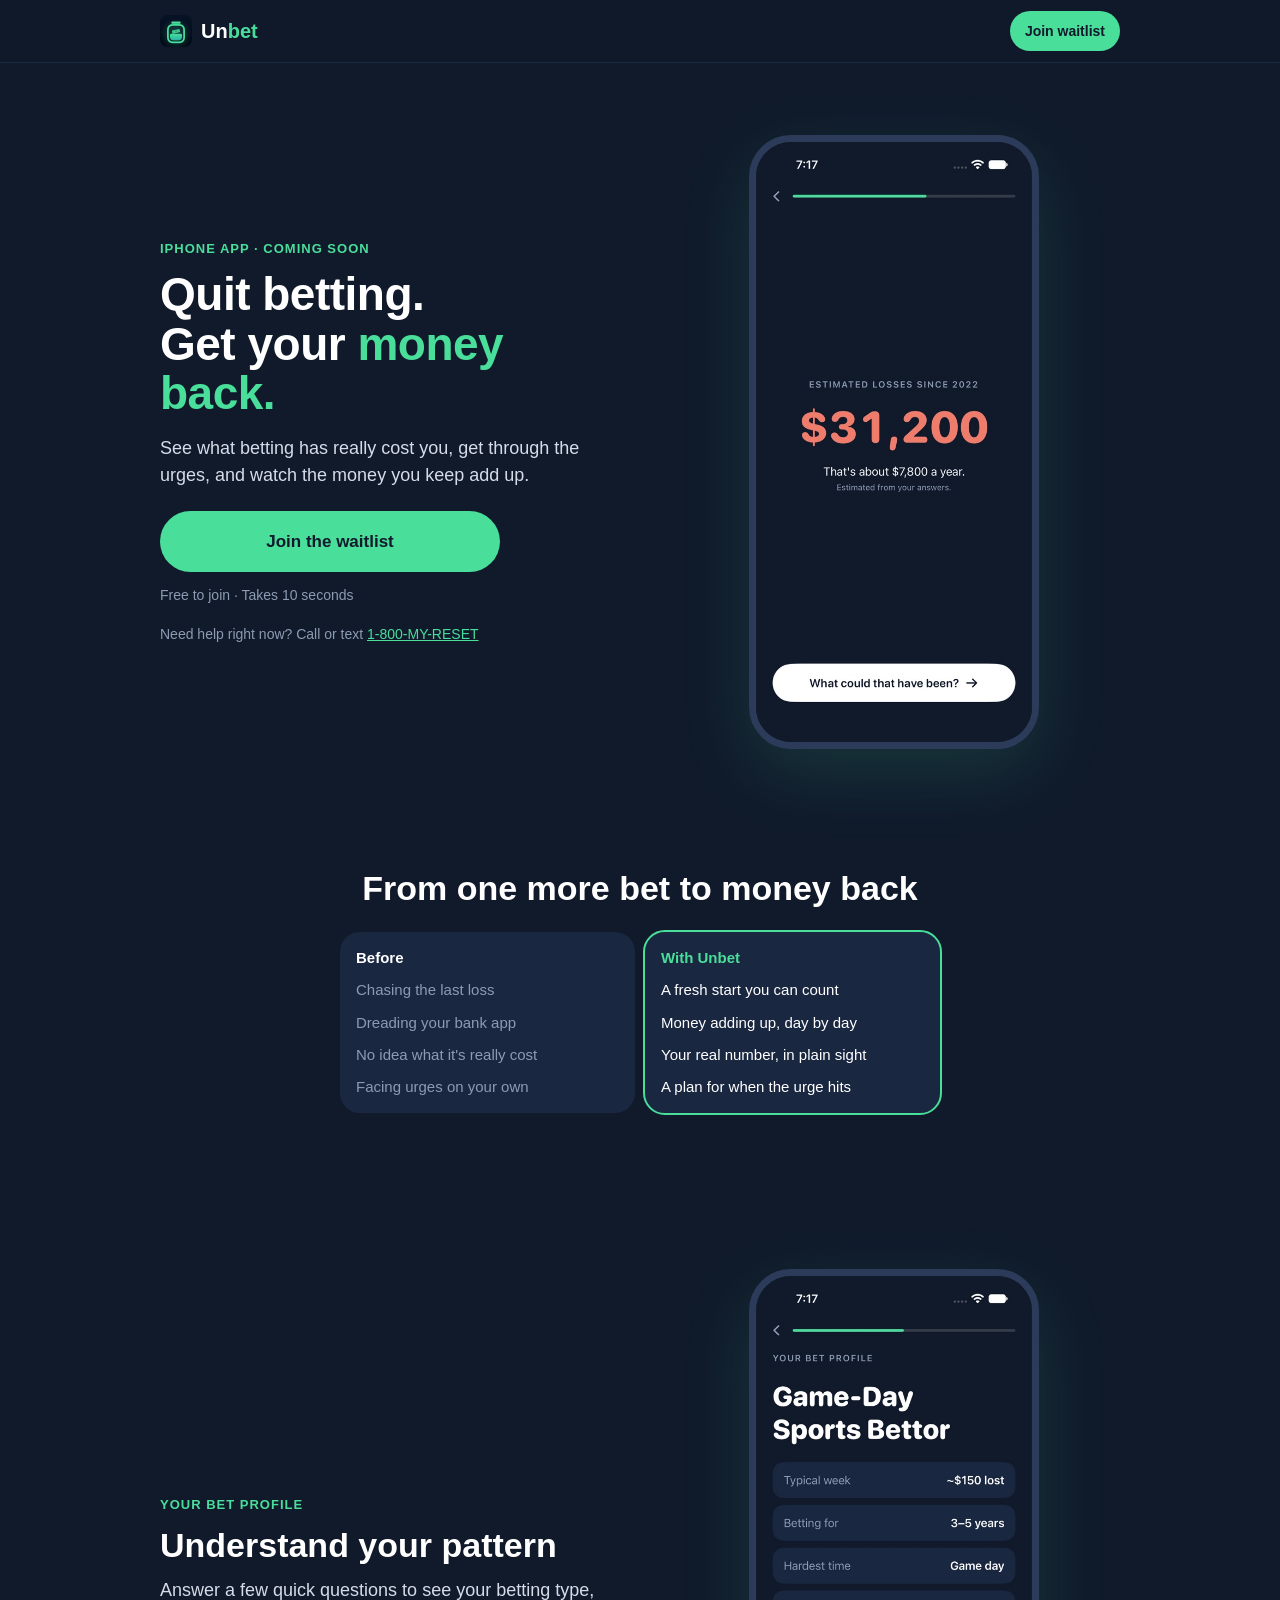
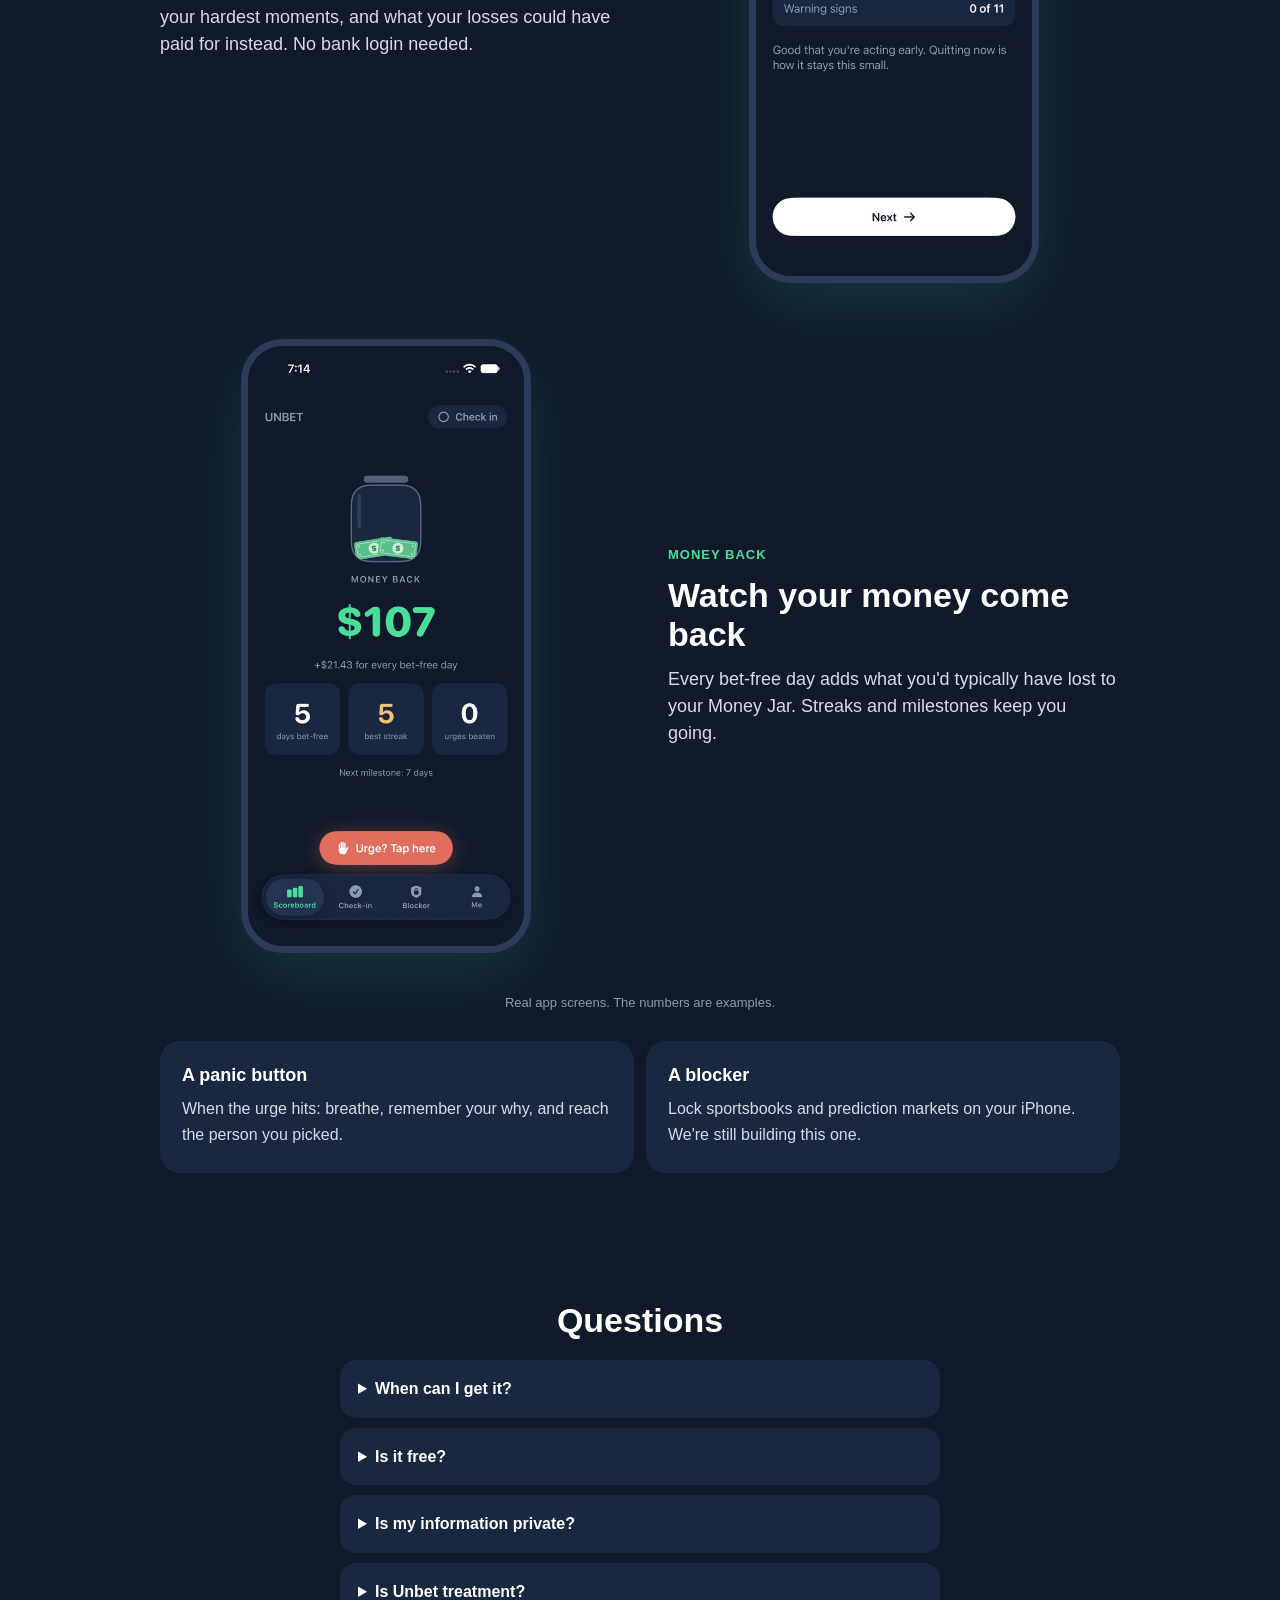
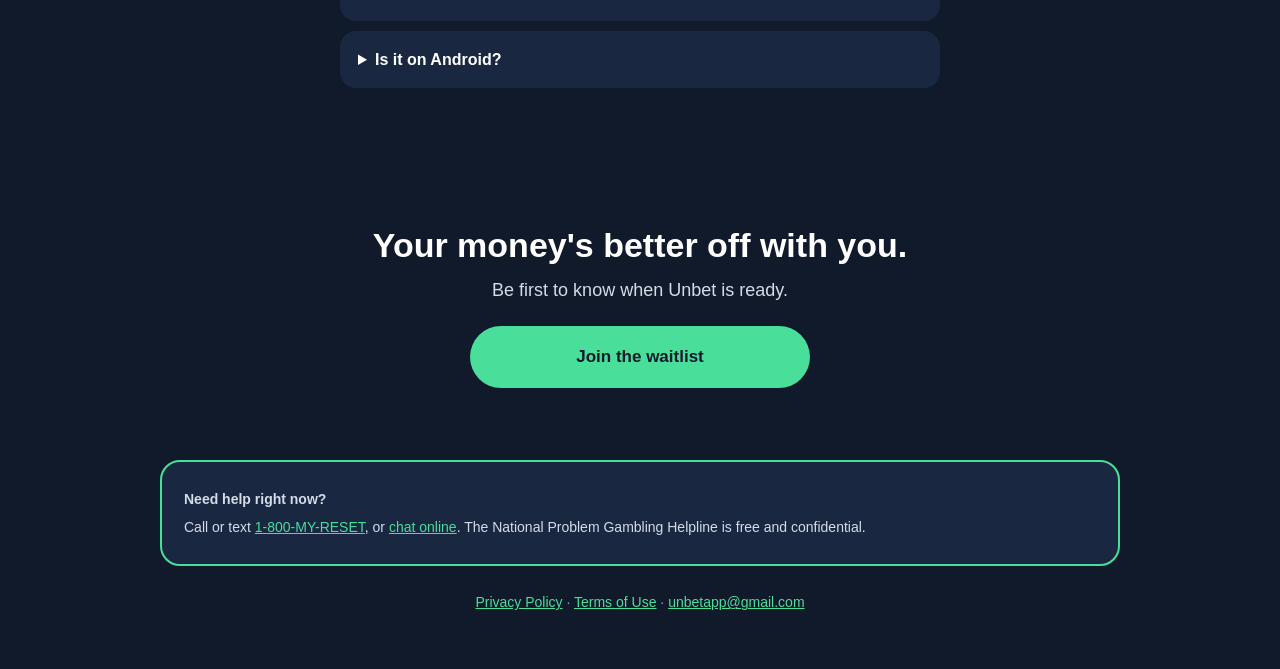
==== commit b16a5d8a: "Update blocker card and launch answer" ====
--- a/index.html
+++ b/index.html
@@ -87,7 +87,7 @@
           <p>When the urge hits: breathe, remember your why, and reach the person you picked.</p>
         </div>
         <div class="card">
-          <h3>A blocker <span class="status">In progress</span></h3>
+          <h3>A blocker</h3>
           <p>Lock sportsbooks and prediction markets on your iPhone. We're still building this one.</p>
         </div>
       </div>
@@ -100,7 +100,7 @@
       <div class="faq">
         <details>
           <summary>When can I get it?</summary>
-          <p>We don't have a date yet, because we're still finishing the app and going through Apple's approval. Join the waitlist and we'll email you when it's ready.</p>
+          <p>We're waiting on Apple's approval and will be launching very soon. Join the waitlist and we'll email you when it's ready.</p>
         </details>
         <details>
           <summary>Is it free?</summary>
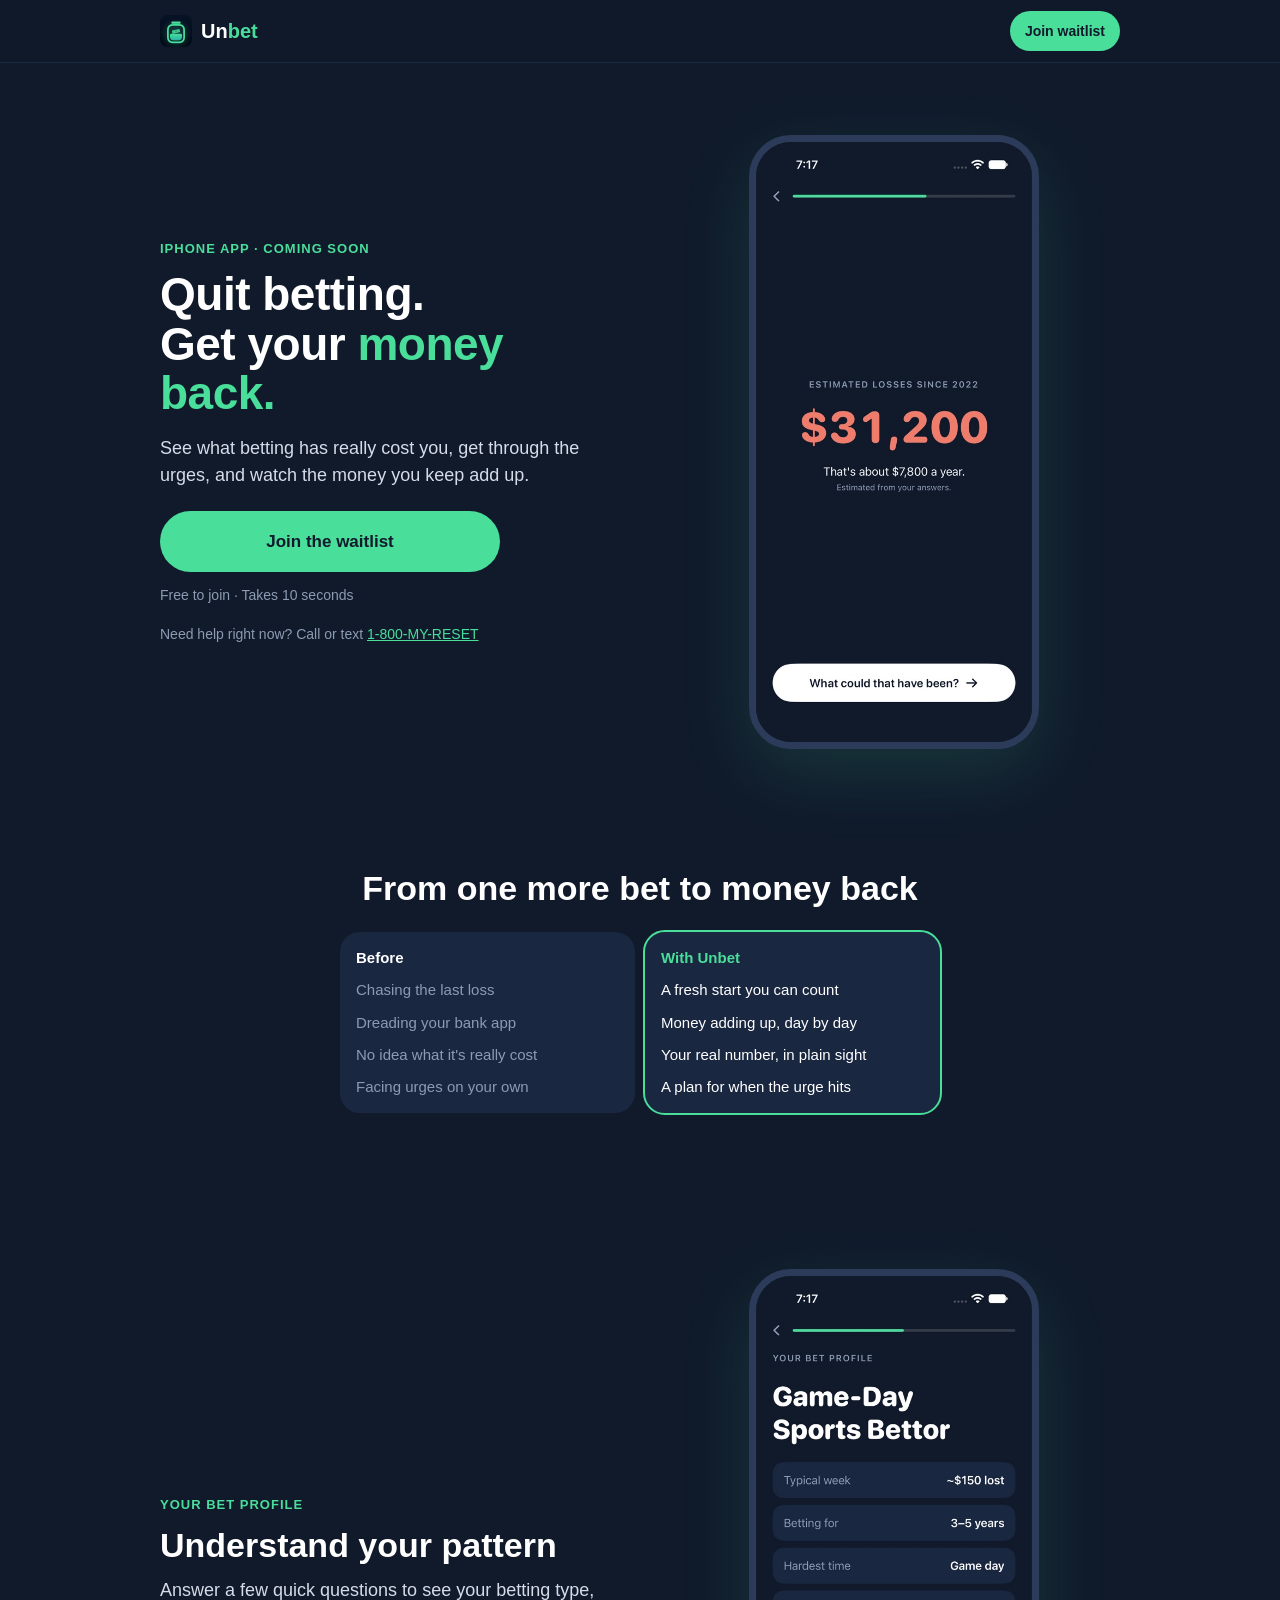
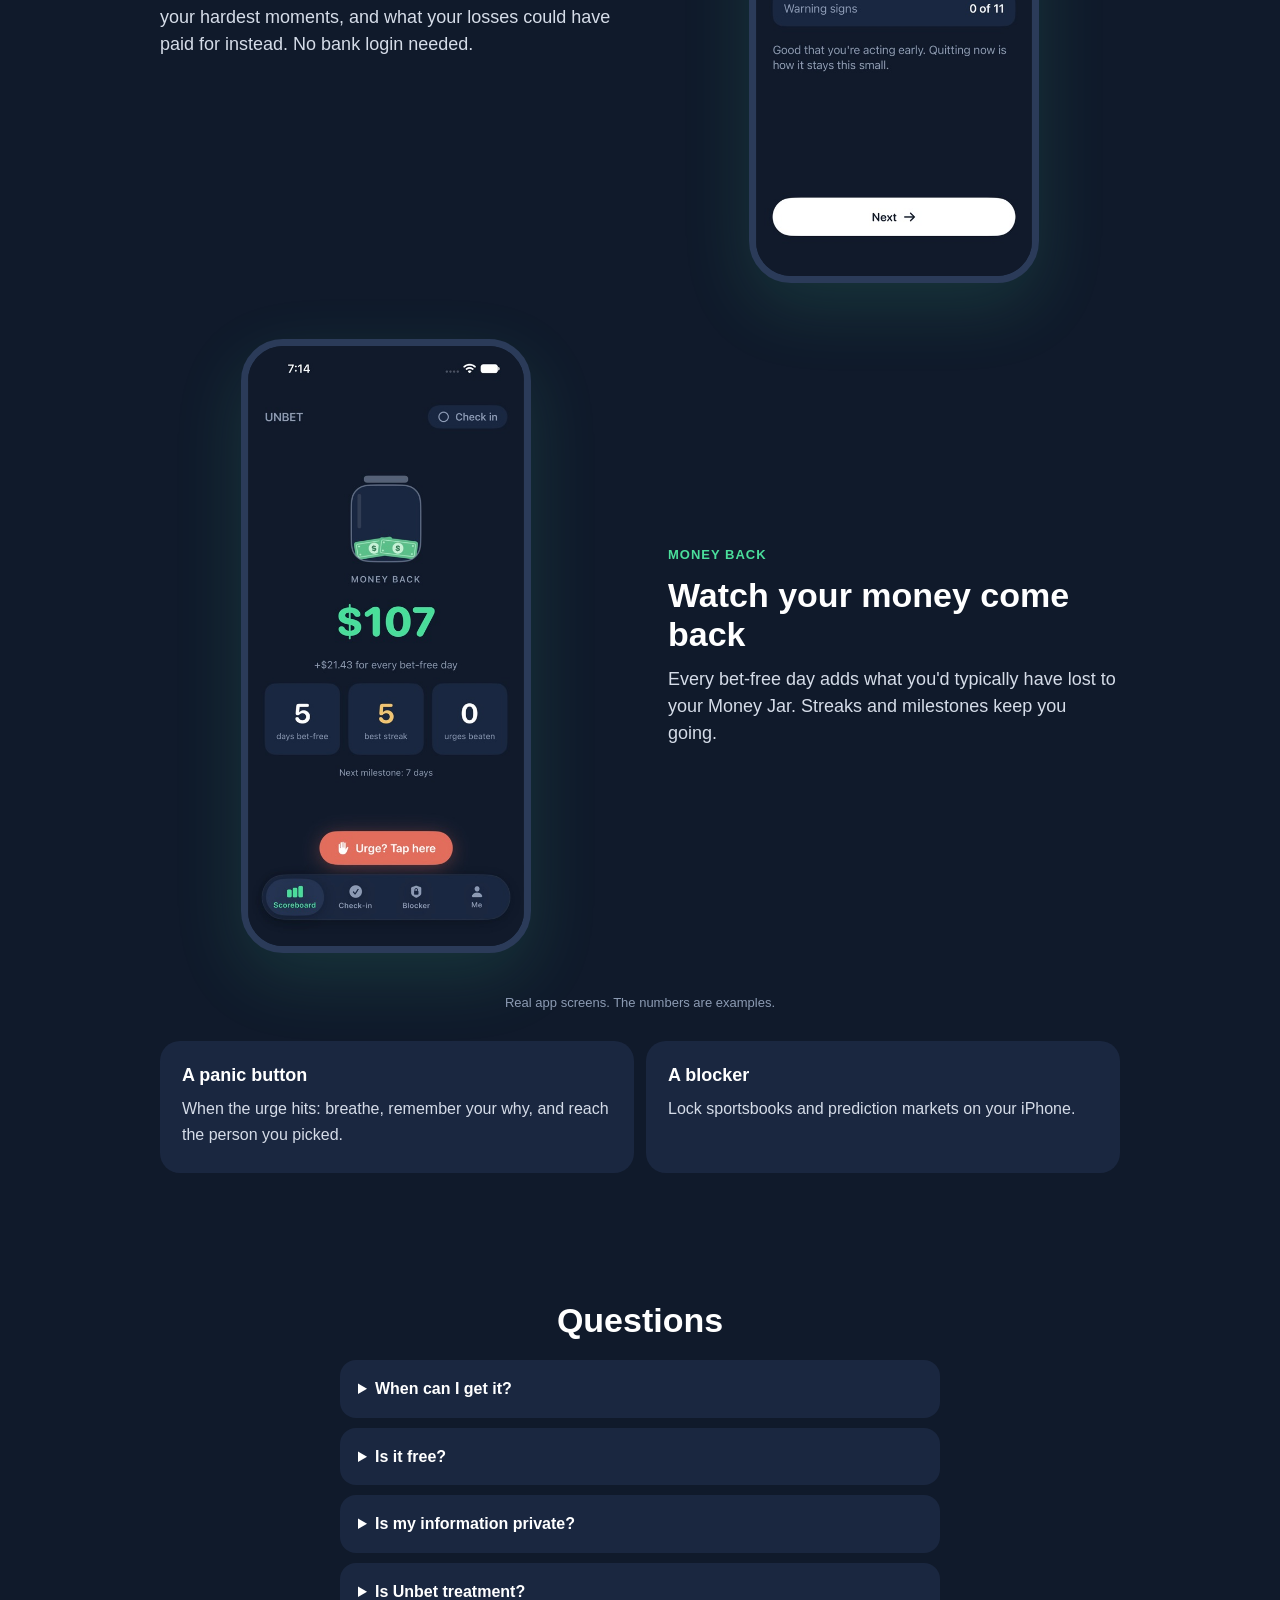
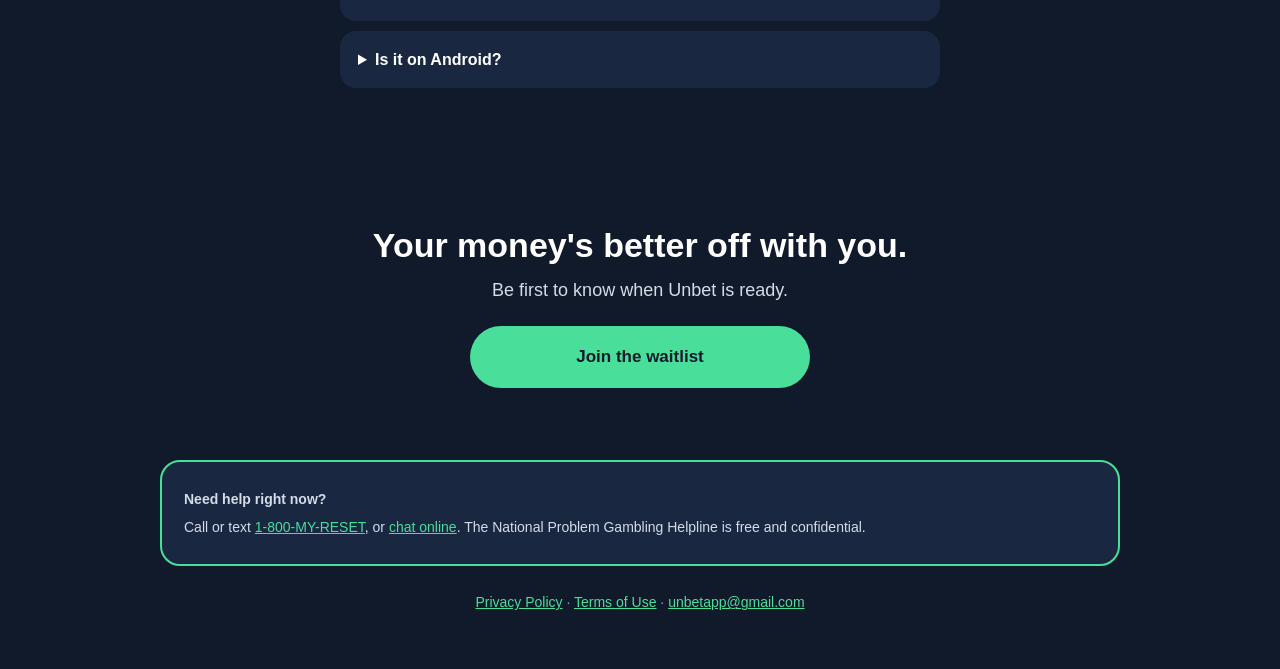
==== commit 24d42b6f: "Simplify blocker card" ====
--- a/index.html
+++ b/index.html
@@ -88,7 +88,7 @@
         </div>
         <div class="card">
           <h3>A blocker</h3>
-          <p>Lock sportsbooks and prediction markets on your iPhone. We're still building this one.</p>
+          <p>Lock sportsbooks and prediction markets on your iPhone.</p>
         </div>
       </div>
     </div>
